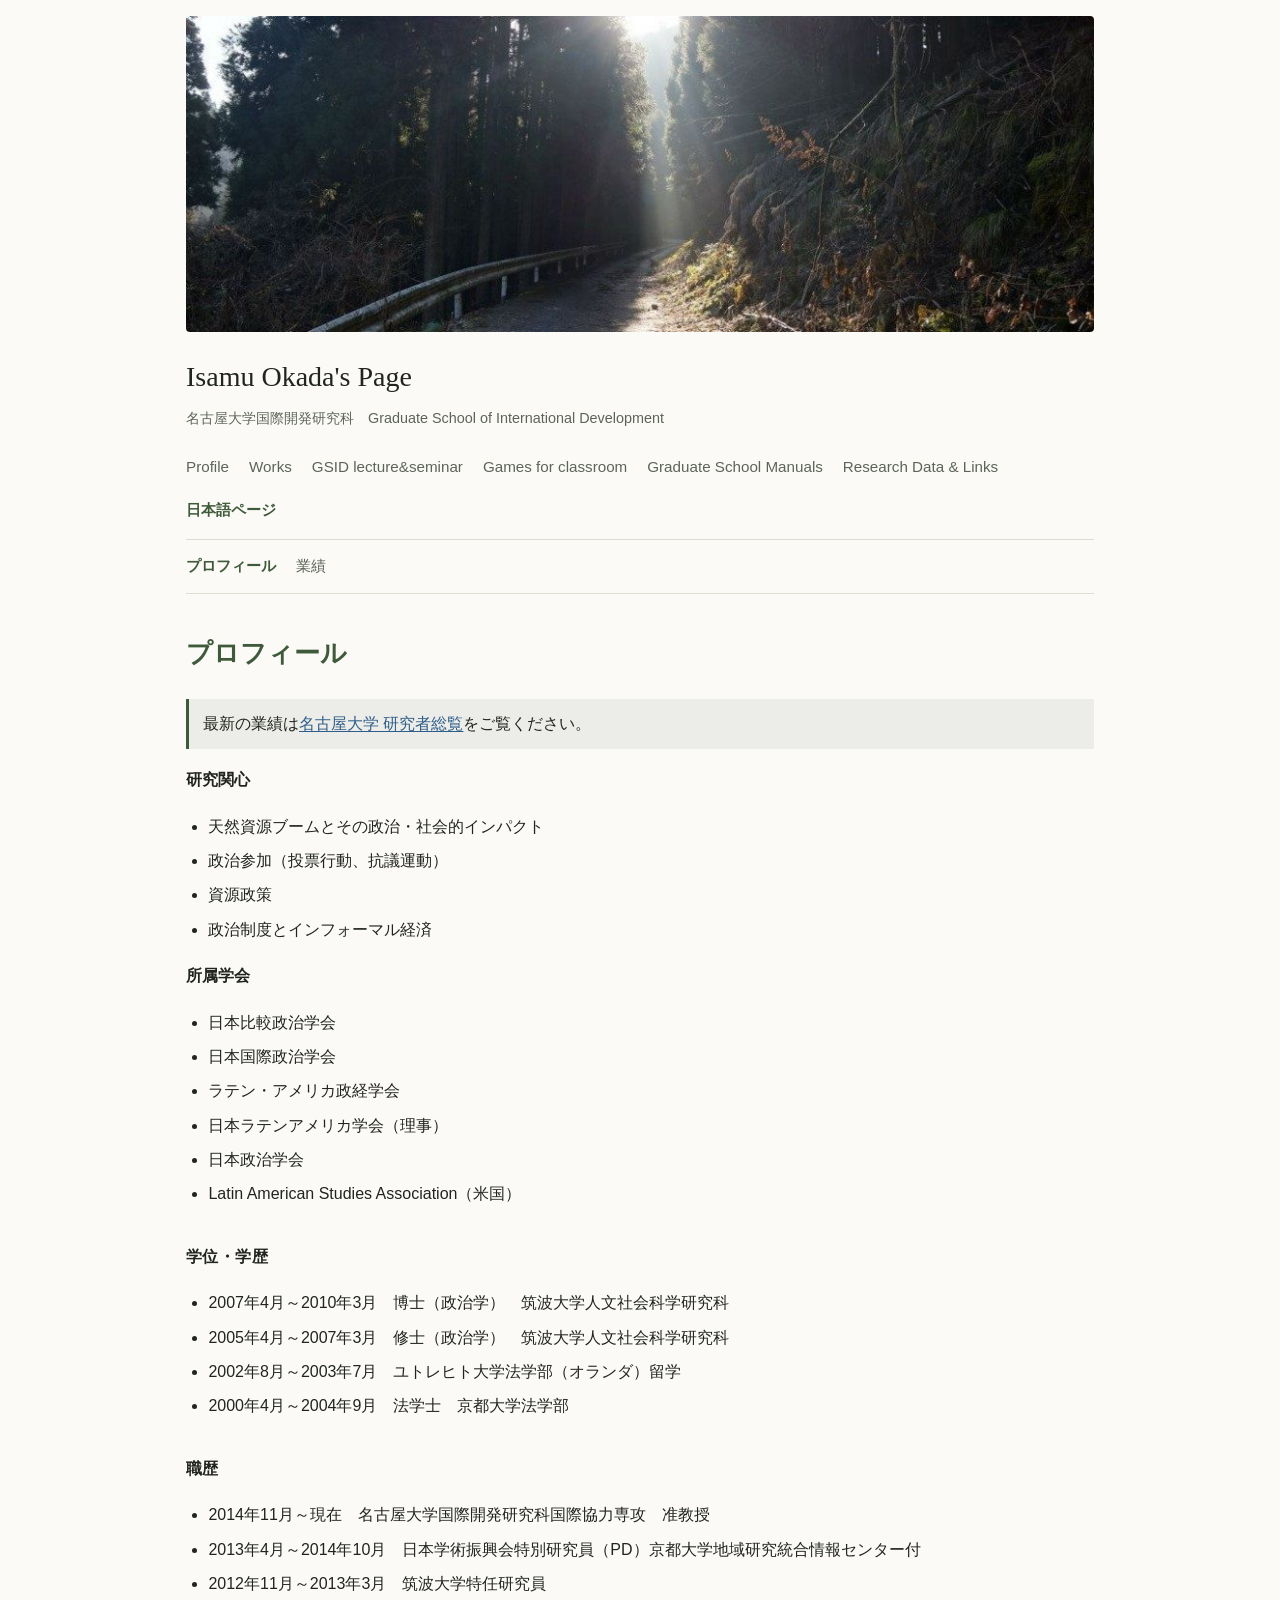
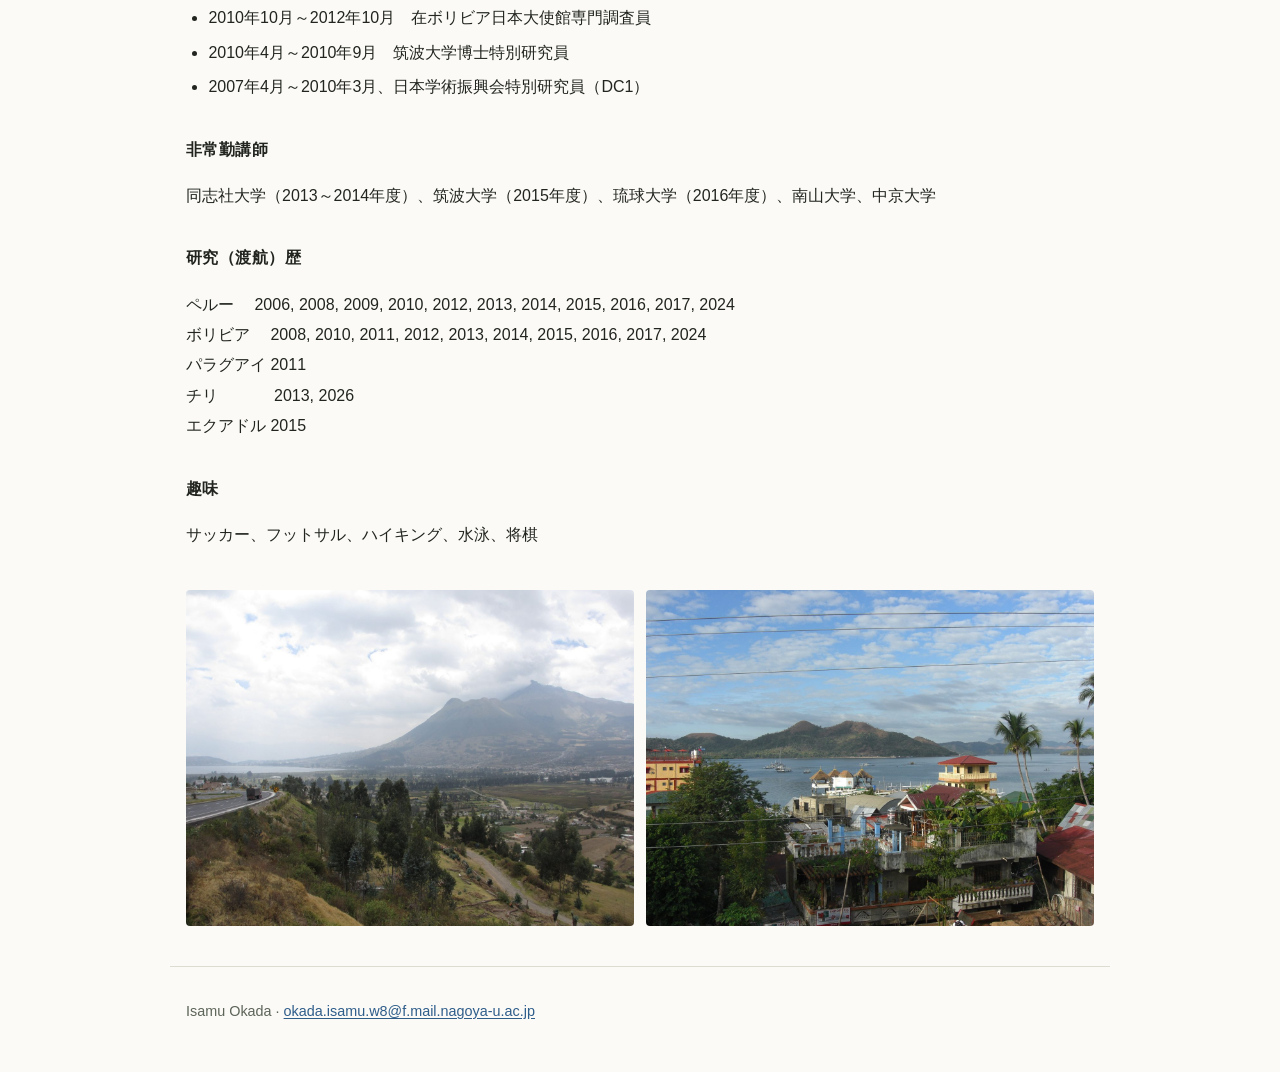
==== ja/index.html @ d8fbca01 "Add files via upload" ====
<!doctype html>
<html lang="ja">
<head>
<meta charset="utf-8">
<meta name="viewport" content="width=device-width, initial-scale=1">
<meta http-equiv="Content-Security-Policy" content="default-src 'none'; img-src 'self'; style-src 'self'; base-uri 'none'; form-action 'none'">
<meta name="referrer" content="strict-origin-when-cross-origin">
<title>プロフィール | Isamu Okada's Page</title>
<link rel="stylesheet" href="../style.css">
</head>
<body>
<header class="site-header">
  <a class="banner" href="../index.html"><img src="../images/header.jpg" alt="" width="940" height="327"></a>
  <div class="brand">
    <p class="site-title"><a href="../index.html">Isamu Okada's Page</a></p>
    <p class="site-desc">名古屋大学国際開発研究科　Graduate School of International Development</p>
  </div>
  <nav aria-label="Main"><ul class="nav"><li><a href="../index.html">Profile</a></li><li><a href="../works.html">Works</a></li><li><a href="../teaching.html">GSID lecture&amp;seminar</a></li><li><a href="../games.html">Games for classroom</a></li><li><a href="../manuals.html">Graduate School Manuals</a></li><li><a href="../data-links.html">Research Data &amp; Links</a></li><li><a href="../ja/index.html" aria-current="page">日本語ページ</a></li></ul></nav>
  <nav aria-label="日本語ページ"><ul class="subnav"><li><a href="../ja/index.html" aria-current="page">プロフィール</a></li><li><a href="../ja/works.html">業績</a></li></ul></nav>
</header>
<main>
<h1>プロフィール</h1>
<p class="note">最新の業績は<a href="https://profs.provost.nagoya-u.ac.jp/html/100008110_ja.html" target="_blank" rel="noopener noreferrer">名古屋大学 研究者総覧</a>をご覧ください。</p>
<p><b>研究関心</b></p>
<ul>
<li>天然資源ブームとその政治・社会的インパクト</li>
<li>政治参加（投票行動、抗議運動）</li>
<li>資源政策</li>
<li>政治制度とインフォーマル経済</li>
</ul>
<p><b>所属学会</b></p>
<ul>
<li>日本比較政治学会</li>
<li>日本国際政治学会</li>
<li>ラテン・アメリカ政経学会</li>
<li>日本ラテンアメリカ学会（理事）</li>
<li>日本政治学会</li>
<li>Latin American Studies Association（米国）</li>
</ul>
<p><strong>学位・学歴 </strong></p>
<ul>
<li>2007年4月～2010年3月　博士（政治学）　筑波大学人文社会科学研究科</li>
<li>2005年4月～2007年3月　修士（政治学）　筑波大学人文社会科学研究科</li>
<li>2002年8月～2003年7月　ユトレヒト大学法学部（オランダ）留学</li>
<li>2000年4月～2004年9月　法学士　京都大学法学部</li>
</ul>
<p><strong>職歴</strong></p>
<ul>
<li>2014年11月～現在　名古屋大学国際開発研究科国際協力専攻　准教授</li>
<li>2013年4月～2014年10月　日本学術振興会特別研究員（PD）京都大学地域研究統合情報センター付</li>
<li>2012年11月～2013年3月　筑波大学特任研究員</li>
<li>2010年10月～2012年10月　在ボリビア日本大使館専門調査員</li>
<li>2010年4月～2010年9月　筑波大学博士特別研究員</li>
<li>2007年4月～2010年3月、日本学術振興会特別研究員（DC1）</li>
</ul>
<p><strong>非常勤講師</strong></p>
<p>同志社大学（2013～2014年度）、筑波大学（2015年度）、琉球大学（2016年度）、南山大学、中京大学</p>
<p><strong>研究（渡航）歴</strong></p>
<p>ペルー　 2006, 2008, 2009, 2010, 2012, 2013, 2014, 2015, 2016, 2017, 2024<br>
ボリビア 　2008, 2010, 2011, 2012, 2013, 2014, 2015, 2016, 2017, 2024<br>
パラグアイ 2011<br>
チリ　         2013, 2026<br>
エクアドル 2015</p>
<p><strong>趣味</strong></p>
<p>サッカー、フットサル、ハイキング、水泳、将棋</p>
<div class="photos">
<img src="../images/ecuador.jpg" alt="Landscape in Ecuador" width="1400" height="1050" loading="lazy">
<img src="../images/bay.jpg" alt="View over a bay with hills" width="1400" height="1050" loading="lazy">
</div>
</main>
<footer class="site-footer">
<p>Isamu Okada · <a href="mailto:okada.isamu.w8@f.mail.nagoya-u.ac.jp">okada.isamu.w8@f.mail.nagoya-u.ac.jp</a></p>
</footer>
</body>
</html>
---- style.css ----
:root {
  --bg: #fbfaf7;
  --text: #22251f;
  --muted: #5d6458;
  --accent: #3f5a3a;
  --rule: #dcdcd2;
  --link: #2f5d8a;
  color-scheme: light dark;
}
@media (prefers-color-scheme: dark) {
  :root {
    --bg: #171a16;
    --text: #e6e7e1;
    --muted: #a3a99b;
    --accent: #a9c29f;
    --rule: #33382f;
    --link: #8fb8e0;
  }
}

* { box-sizing: border-box; }
html { -webkit-text-size-adjust: 100%; }
body {
  margin: 0;
  background: var(--bg);
  color: var(--text);
  font-family: -apple-system, BlinkMacSystemFont, "Segoe UI", "Hiragino Sans", "Hiragino Kaku Gothic ProN", "Yu Gothic", Meiryo, sans-serif;
  font-size: 16px;
  line-height: 1.75;
}
:lang(ja) { line-height: 1.9; }

.site-header, main, .site-footer {
  max-width: 940px;
  margin: 0 auto;
  padding: 0 16px;
}
.banner img {
  display: block;
  width: 100%;
  height: auto;
  margin-top: 16px;
  border-radius: 4px;
}
.brand { padding: 18px 0 6px; }
.site-title {
  margin: 0;
  font-family: Georgia, "Times New Roman", "Hiragino Mincho ProN", "Yu Mincho", serif;
  font-size: 1.75rem;
  line-height: 1.3;
}
.site-title a { color: var(--text); text-decoration: none; }
.site-desc { margin: 2px 0 0; color: var(--muted); font-size: .9rem; }

nav ul {
  list-style: none;
  margin: 0;
  padding: 10px 0;
  display: flex;
  flex-wrap: wrap;
  gap: 4px 20px;
  border-bottom: 1px solid var(--rule);
}
nav .subnav { padding: 8px 0; font-size: .92rem; }
nav a {
  color: var(--muted);
  text-decoration: none;
  font-size: .95rem;
}
nav a:hover, nav a:focus-visible { color: var(--accent); text-decoration: underline; }
nav a[aria-current="page"] { color: var(--accent); font-weight: 600; }

main { padding-top: 8px; padding-bottom: 40px; overflow-wrap: anywhere; }
h1 {
  font-family: Georgia, "Times New Roman", "Hiragino Mincho ProN", "Yu Mincho", serif;
  font-weight: 600;
  font-size: 1.6rem;
  line-height: 1.35;
  margin: 28px 0 20px;
  color: var(--accent);
}
h2, h3 { font-size: 1.15rem; margin: 32px 0 8px; line-height: 1.4; }
h4 { font-size: 1rem; font-weight: normal; margin: 8px 0 16px; }
main p > strong:only-child { display: inline-block; margin-top: 16px; letter-spacing: .03em; }
ul, ol { padding-left: 1.4em; }
li { margin: 4px 0; }
a { color: var(--link); text-underline-offset: 2px; }

.photos {
  display: grid;
  grid-template-columns: repeat(auto-fit, minmax(260px, 1fr));
  gap: 12px;
  margin-top: 40px;
}
.photos img { width: 100%; height: auto; display: block; border-radius: 4px; }

.site-footer {
  border-top: 1px solid var(--rule);
  padding-top: 16px;
  padding-bottom: 32px;
  color: var(--muted);
  font-size: .9rem;
}

.note {
  padding: 10px 14px;
  border-left: 3px solid var(--accent);
  background: color-mix(in srgb, var(--accent) 8%, transparent);
}
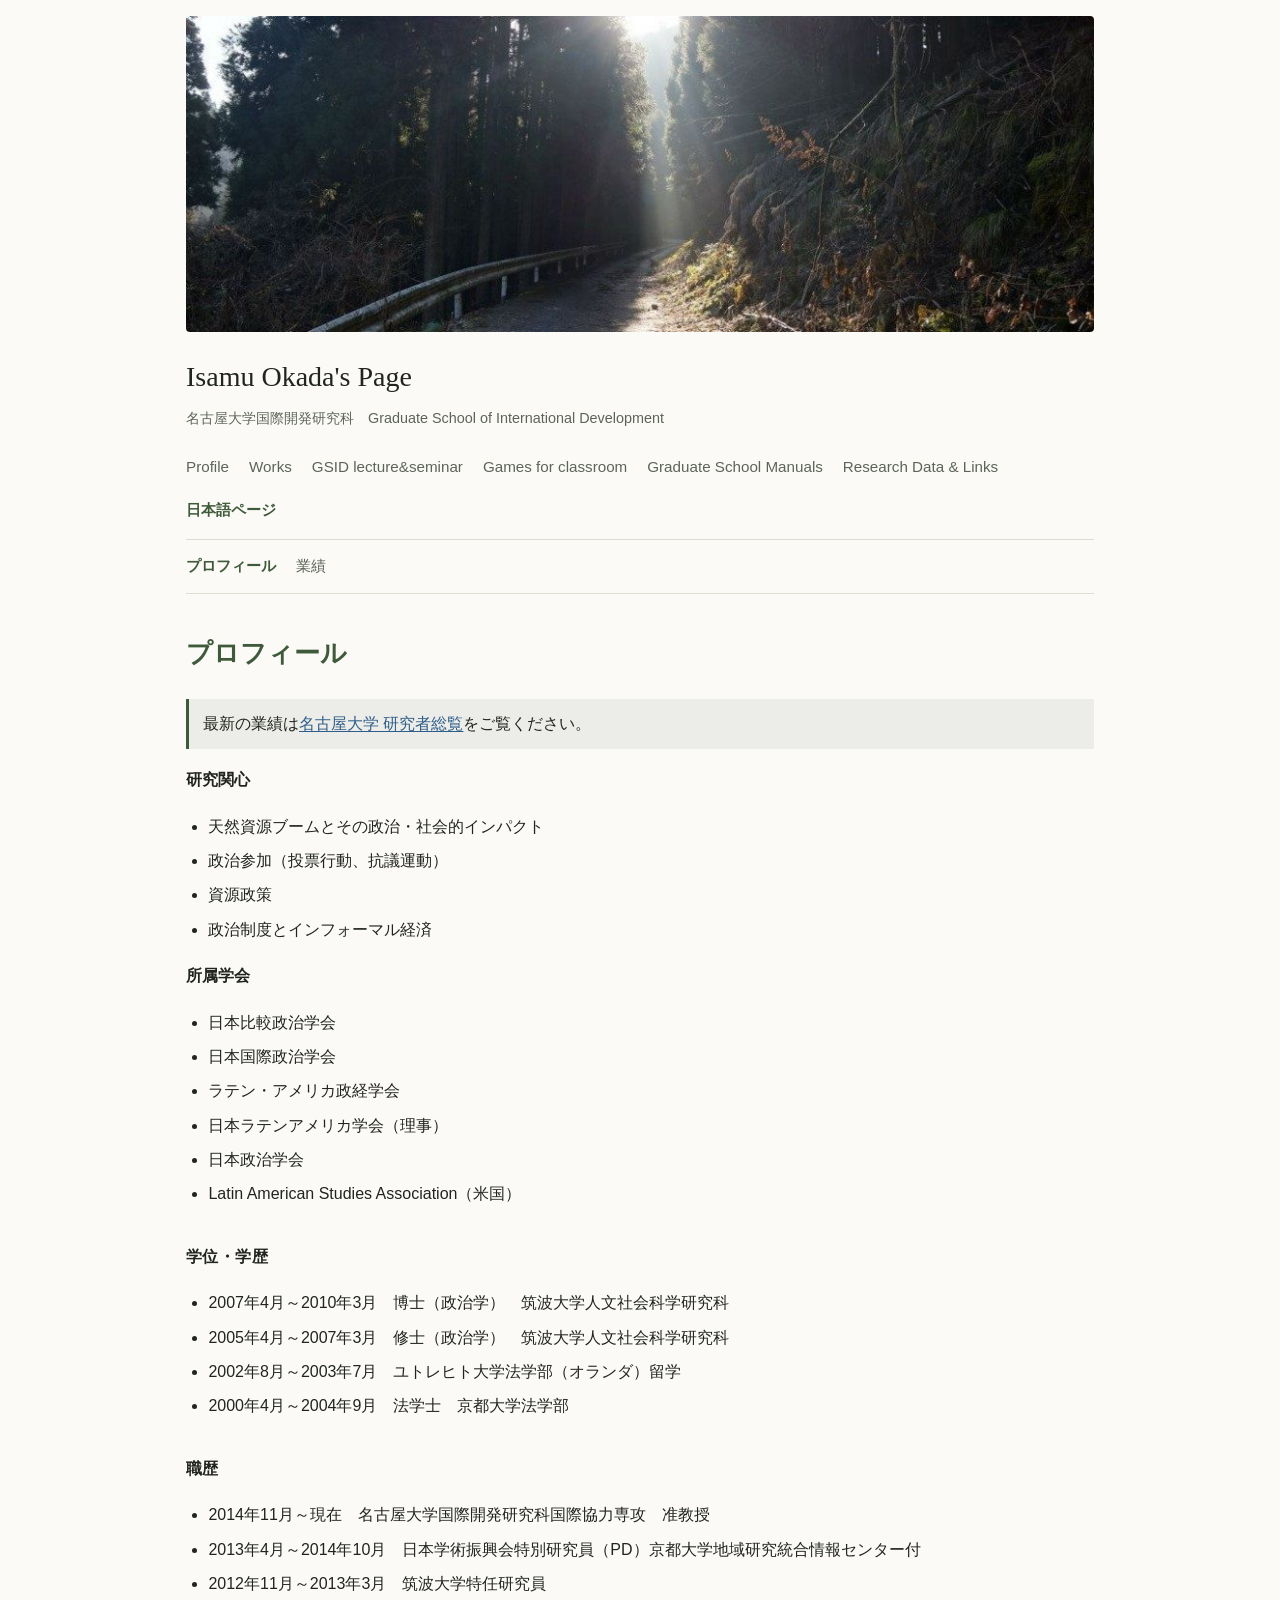
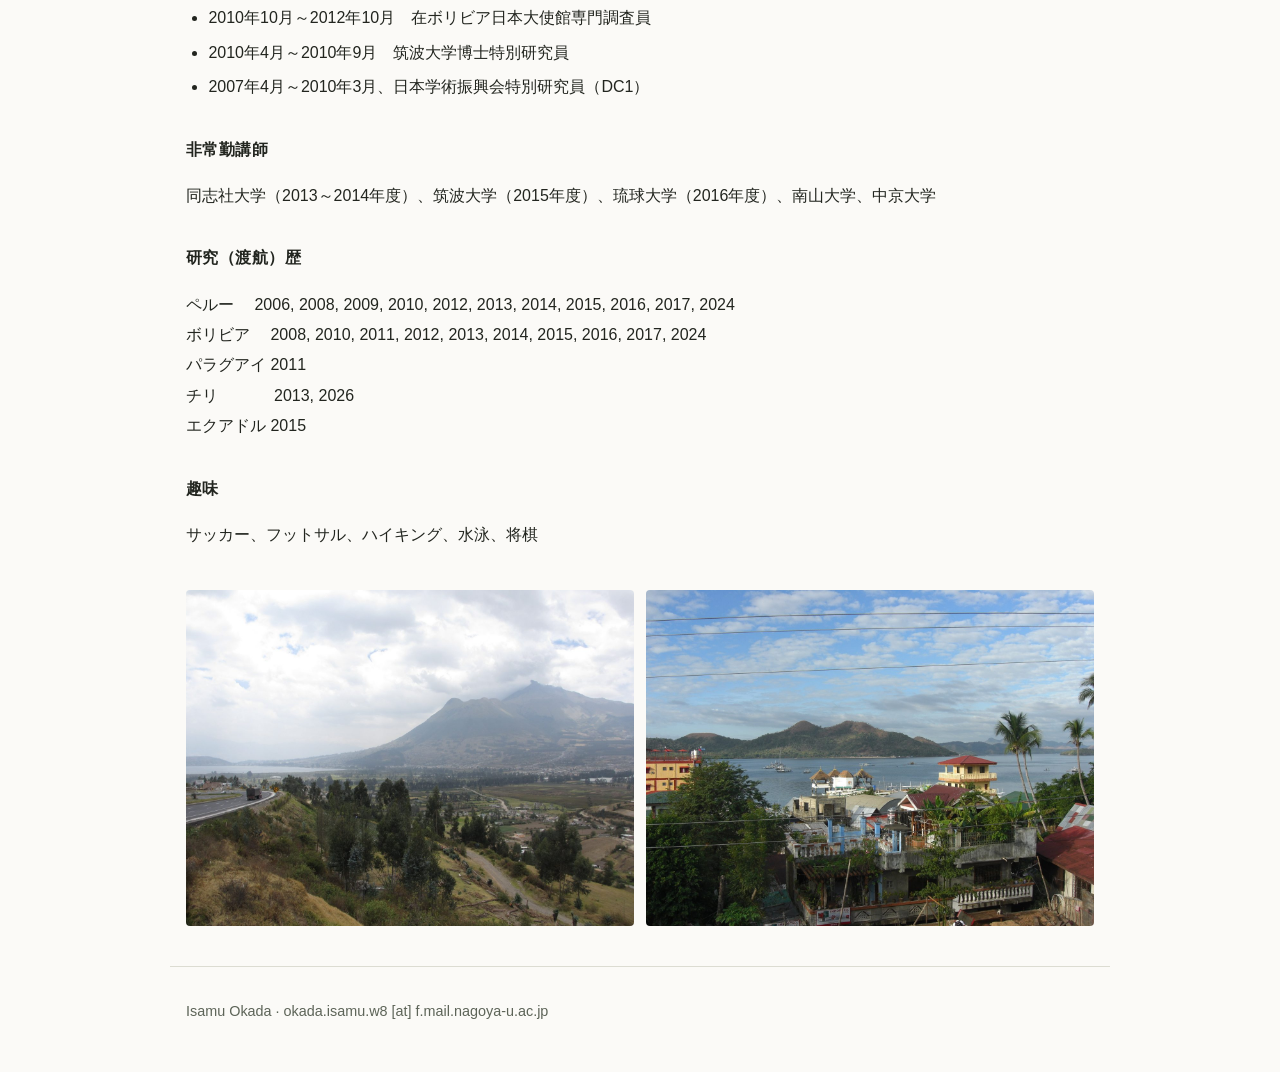
==== commit 64fcd5f8: "Add files via upload" ====
--- a/ja/index.html
+++ b/ja/index.html
@@ -69,7 +69,7 @@
 </div>
 </main>
 <footer class="site-footer">
-<p>Isamu Okada · <a href="mailto:okada.isamu.w8@f.mail.nagoya-u.ac.jp">okada.isamu.w8@f.mail.nagoya-u.ac.jp</a></p>
+<p>Isamu Okada · okada.isamu.w8 [at] f.mail.nagoya-u.ac.jp</p>
 </footer>
 </body>
 </html>
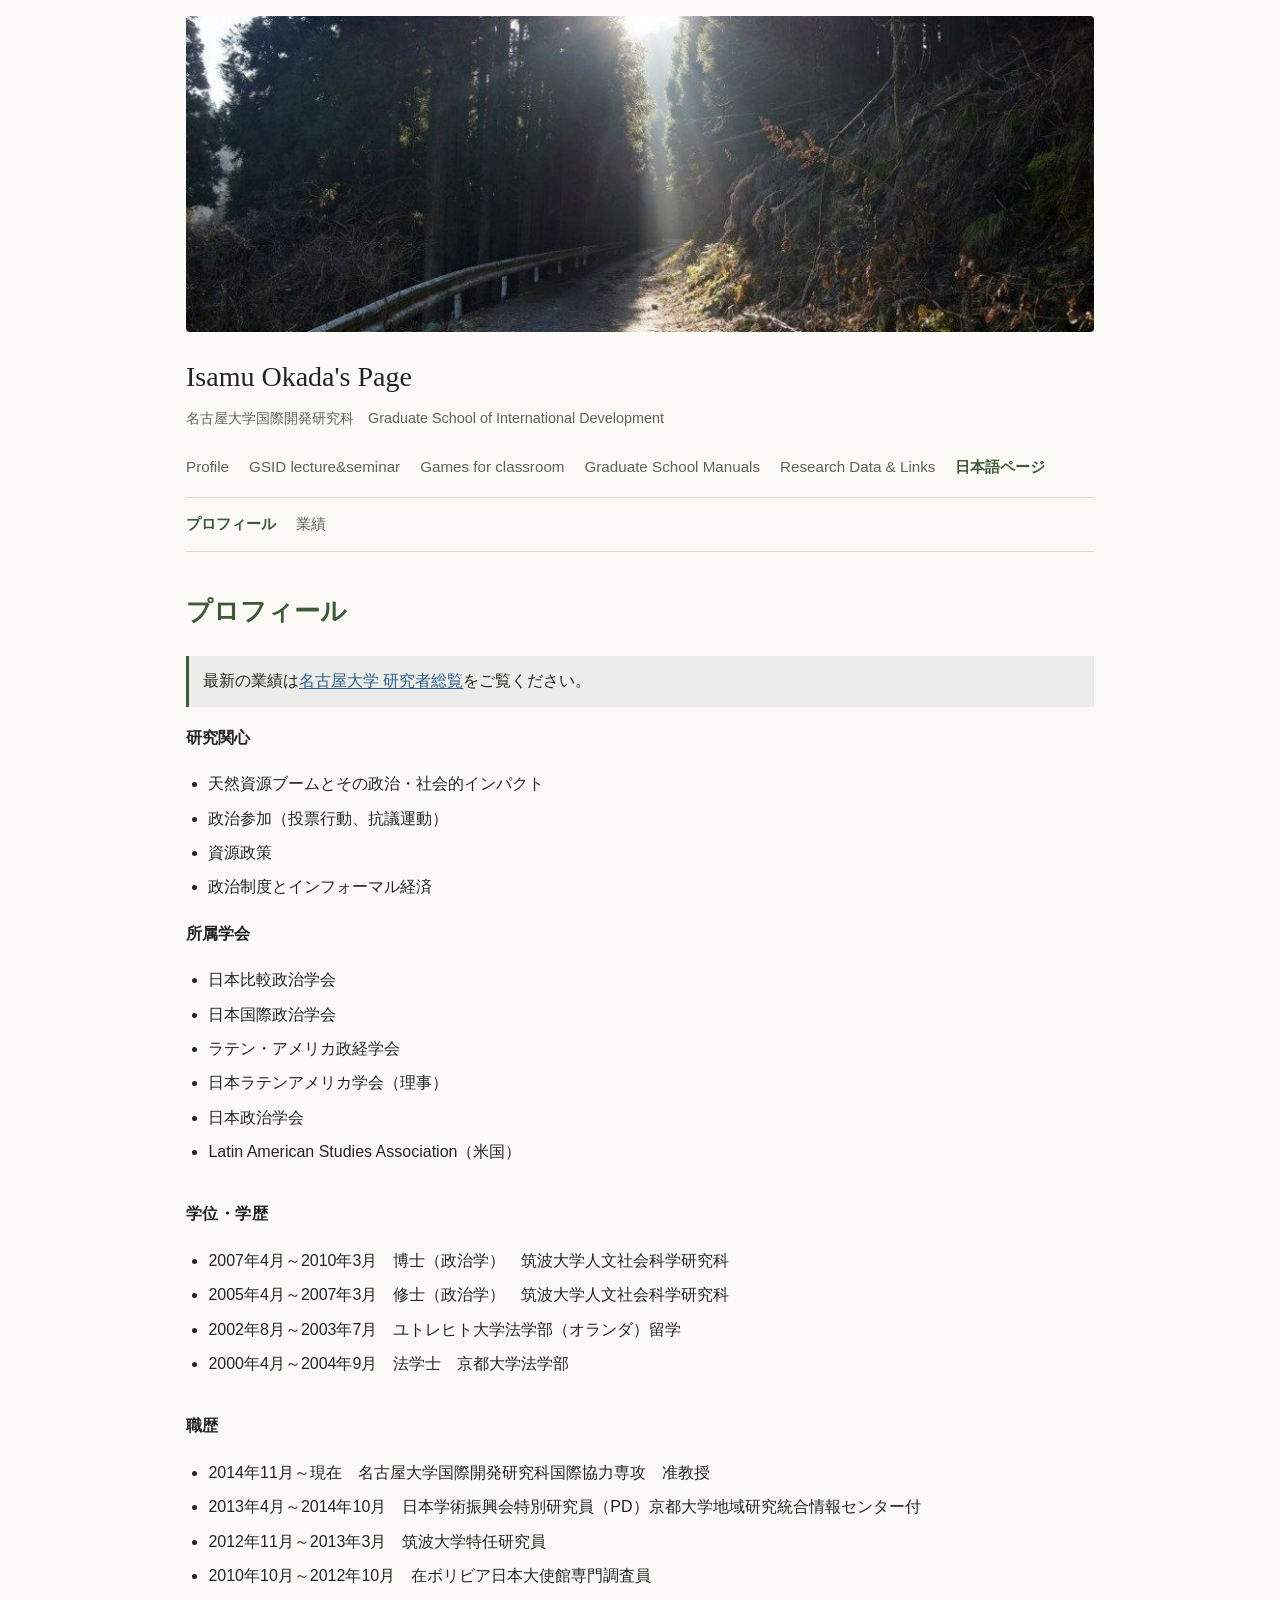
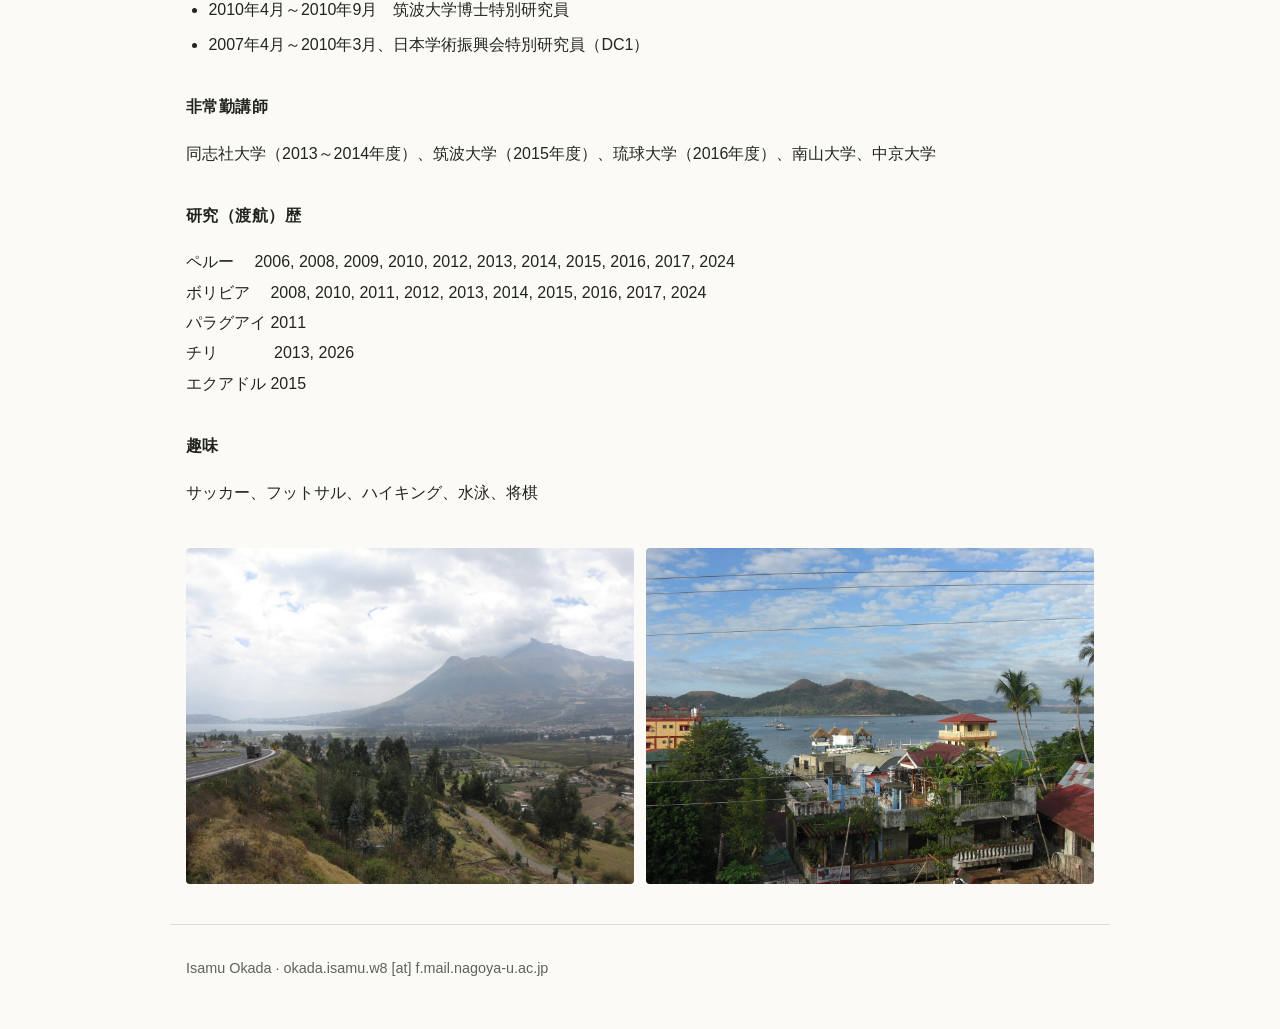
==== commit 5e8beb5d: "Add files via upload" ====
--- a/ja/index.html
+++ b/ja/index.html
@@ -15,7 +15,7 @@
     <p class="site-title"><a href="../index.html">Isamu Okada's Page</a></p>
     <p class="site-desc">名古屋大学国際開発研究科　Graduate School of International Development</p>
   </div>
-  <nav aria-label="Main"><ul class="nav"><li><a href="../index.html">Profile</a></li><li><a href="../works.html">Works</a></li><li><a href="../teaching.html">GSID lecture&amp;seminar</a></li><li><a href="../games.html">Games for classroom</a></li><li><a href="../manuals.html">Graduate School Manuals</a></li><li><a href="../data-links.html">Research Data &amp; Links</a></li><li><a href="../ja/index.html" aria-current="page">日本語ページ</a></li></ul></nav>
+  <nav aria-label="Main"><ul class="nav"><li><a href="../index.html">Profile</a></li><li><a href="../teaching.html">GSID lecture&amp;seminar</a></li><li><a href="../games.html">Games for classroom</a></li><li><a href="../manuals.html">Graduate School Manuals</a></li><li><a href="../data-links.html">Research Data &amp; Links</a></li><li><a href="../ja/index.html" aria-current="page">日本語ページ</a></li></ul></nav>
   <nav aria-label="日本語ページ"><ul class="subnav"><li><a href="../ja/index.html" aria-current="page">プロフィール</a></li><li><a href="../ja/works.html">業績</a></li></ul></nav>
 </header>
 <main>
